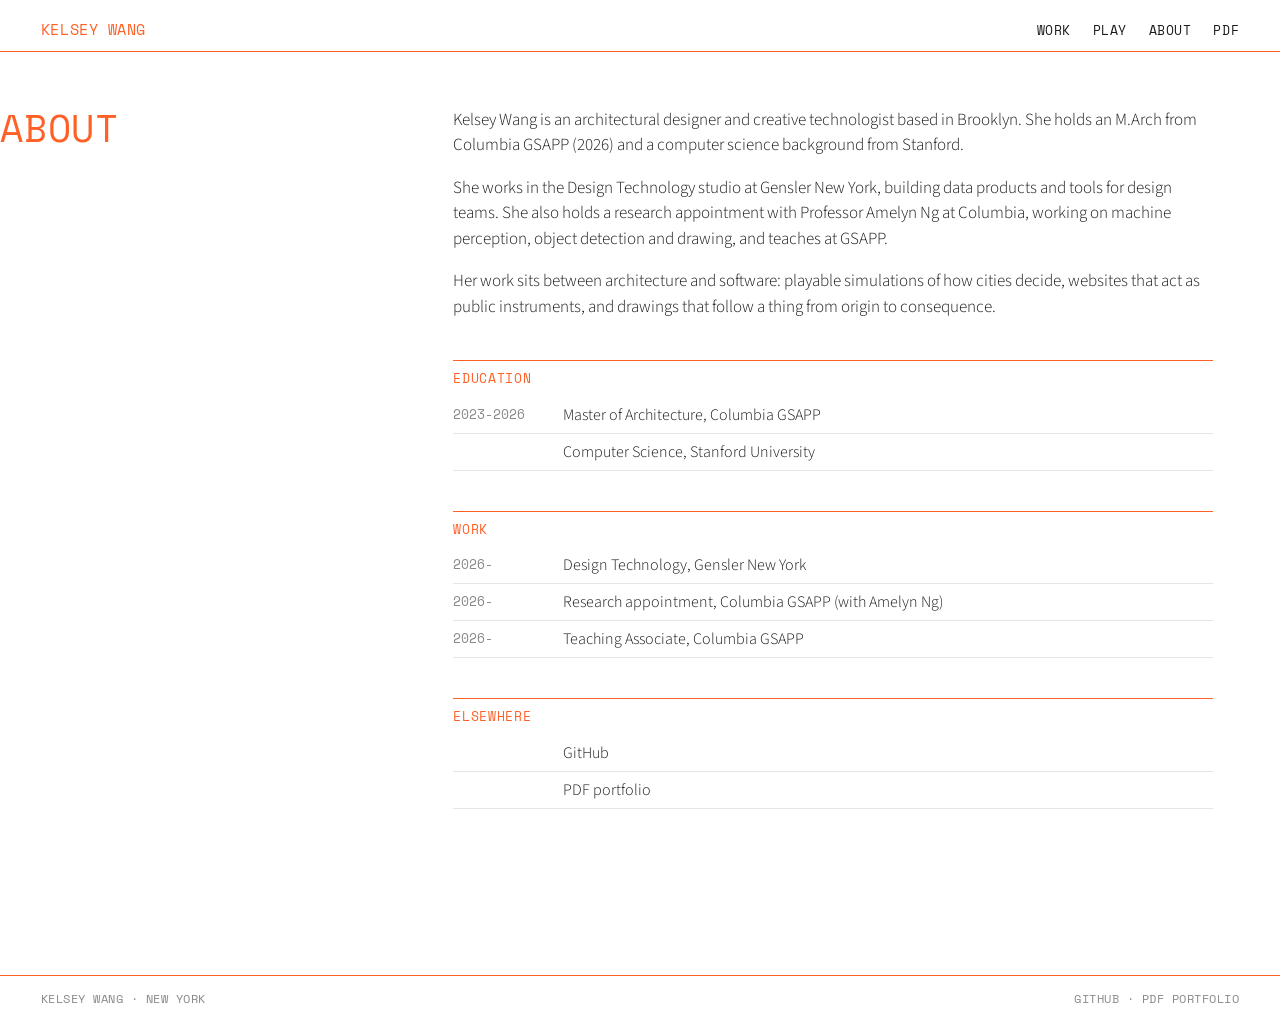
==== about.html @ bfa8a885 "New portfolio site; flipbook moved to /book Co-Authored-By: Claude Opus 5.5 <noreply@anthropic.com> " ====
<!DOCTYPE html>
<html lang="en">
<head>
<meta charset="utf-8">
<meta name="viewport" content="width=device-width, initial-scale=1">
<title>About · Kelsey Wang</title>
<meta name="description" content="Architectural designer and technologist in New York. I build games, tools and drawings that make hidden systems legible.">
<meta property="og:title" content="About · Kelsey Wang">
<meta property="og:description" content="Architectural designer and technologist in New York. I build games, tools and drawings that make hidden systems legible.">
<link rel="preconnect" href="https://fonts.googleapis.com"><link rel="preconnect" href="https://fonts.gstatic.com" crossorigin>
<link href="https://fonts.googleapis.com/css2?family=Source+Sans+3:wght@300;400;600&family=Space+Mono:wght@400;700&display=swap" rel="stylesheet">
<link rel="stylesheet" href="style.css">
</head>
<body class="">
<header class="top">
  <a class="name" href="index.html">KELSEY WANG</a>
  <nav><a href="index.html#studio">Work</a><a href="index.html#play">Play</a><a href="about.html">About</a><a href="book/">PDF</a></nav>
</header>
<main class="about"><div class="side"><h1>ABOUT</h1></div><div class="body"><p>Kelsey Wang is an architectural designer and creative technologist based in Brooklyn. She holds an M.Arch from Columbia GSAPP (2026) and a computer science background from Stanford.</p><p>She works in the Design Technology studio at Gensler New York, building data products and tools for design teams. She also holds a research appointment with Professor Amelyn Ng at Columbia, working on machine perception, object detection and drawing, and teaches at GSAPP.</p><p>Her work sits between architecture and software: playable simulations of how cities decide, websites that act as public instruments, and drawings that follow a thing from origin to consequence.</p><h2>Education</h2><ul><li><span>2023-2026</span>Master of Architecture, Columbia GSAPP</li><li><span></span>Computer Science, Stanford University</li></ul><h2>Work</h2><ul><li><span>2026-</span>Design Technology, Gensler New York</li><li><span>2026-</span>Research appointment, Columbia GSAPP (with Amelyn Ng)</li><li><span>2026-</span>Teaching Associate, Columbia GSAPP</li></ul>
    <h2>Elsewhere</h2><ul><li><span></span><a href="https://github.com/kelseydoubleu">GitHub</a></li><li><span></span><a href="book/">PDF portfolio</a></li></ul></div></main>
<footer><span>KELSEY WANG · New York</span><span><a href="https://github.com/kelseydoubleu">GitHub</a> · <a href="book/">PDF portfolio</a></span></footer>
<div class="lb" id="lb" hidden><img alt=""><button aria-label="Close">×</button></div>
<script>
const lb=document.getElementById('lb'),li=lb.querySelector('img');
document.querySelectorAll('figure img').forEach(i=>i.addEventListener('click',()=>{li.src=i.src;lb.hidden=false;}));
lb.addEventListener('click',()=>lb.hidden=true);
addEventListener('keydown',e=>{if(e.key==='Escape')lb.hidden=true;});
</script>
</body>
</html>
---- style.css ----
:root {
  --orange: #ff6026;
  --ink: #1c1c1c;
  --mute: #8a8a8a;
  --line: #e6e6e6;
  --mono: "Andale Mono", AndaleMono, "Space Mono", ui-monospace, Menlo, monospace;
  --sans: "Source Sans 3", "Source Sans Pro", "Helvetica Neue", Helvetica, Arial, sans-serif;
  --pad: clamp(18px, 3.2vw, 44px);
}
* { box-sizing: border-box; }
html { -webkit-text-size-adjust: 100%; }
body { margin: 0; background: #fff; color: var(--ink); font-family: var(--sans); font-weight: 300; font-size: 17px; line-height: 1.5; -webkit-font-smoothing: antialiased; }
a { color: inherit; text-decoration: none; }
img { display: block; max-width: 100%; height: auto; }

/* header: echoes the PDF's orange rule + mono running head */
.top { position: sticky; top: 0; z-index: 10; display: flex; justify-content: space-between; align-items: baseline; gap: 20px; padding: 18px var(--pad) 10px; background: rgba(255,255,255,.94); backdrop-filter: blur(6px); border-bottom: 1px solid var(--orange); font-family: var(--mono); font-size: 13px; letter-spacing: .04em; text-transform: uppercase; }
.top .name { color: var(--orange); font-size: 15px; }
.top nav { display: flex; gap: 22px; }
.top nav a:hover { color: var(--orange); }

main { padding: 0 var(--pad); }
footer { display: flex; justify-content: space-between; gap: 20px; flex-wrap: wrap; margin-top: 120px; padding: 14px var(--pad) 26px; border-top: 1px solid var(--orange); font-family: var(--mono); font-size: 12px; text-transform: uppercase; letter-spacing: .04em; color: var(--mute); }
footer a:hover { color: var(--orange); }

/* ---------- index ---------- */
.intro { padding: 70px 0 40px; max-width: 900px; }
.lede { font-size: clamp(24px, 3vw, 36px); line-height: 1.2; font-weight: 300; margin: 0; }
.group { margin-top: 40px; }
.group h2 { display: flex; justify-content: space-between; font-family: var(--mono); font-weight: 400; font-size: 13px; letter-spacing: .05em; text-transform: uppercase; color: var(--orange); border-top: 1px solid var(--orange); padding-top: 8px; margin: 0 0 22px; }
.group h2 .ct { color: var(--mute); }
.grid { display: grid; grid-template-columns: repeat(3, 1fr); gap: 44px 28px; }
.g-research { grid-template-columns: repeat(2, 1fr); }
.g-play { grid-template-columns: repeat(4, 1fr); }
.tile .ph { aspect-ratio: 4 / 3; overflow: hidden; background: #f4f4f4; }
.tile .ph img { width: 100%; height: 100%; object-fit: cover; transition: transform .5s ease; }
.tile:hover .ph img { transform: scale(1.03); }
.tile .ph.type { display: flex; align-items: center; justify-content: center; background: #fff; border: 1px solid var(--line); }
.tile .ph.type span { font-family: var(--mono); font-size: 22px; color: var(--orange); letter-spacing: .04em; text-align: center; padding: 20px; }
.g-research .tile .ph { aspect-ratio: 16 / 9; }
.tile .cap { padding-top: 12px; }
.tile h3 { margin: 0; font-family: var(--mono); font-weight: 400; font-size: 15px; letter-spacing: .04em; }
.tile:hover h3 { color: var(--orange); }
.tile .m { margin: 3px 0 4px; font-family: var(--mono); font-size: 11.5px; color: var(--orange); text-transform: uppercase; letter-spacing: .03em; }
.tile p { margin: 0; font-size: 15.5px; line-height: 1.4; }

/* ---------- project ---------- */
.phead, .about { display: grid; grid-template-columns: minmax(220px, 1fr) 2fr; gap: 40px; padding: 56px 0 46px; }
.side h1 { font-family: var(--mono); font-weight: 400; color: var(--orange); font-size: clamp(26px, 3vw, 40px); line-height: 1.05; letter-spacing: .02em; margin: 0 0 24px; }
.side dl { margin: 0 0 22px; font-size: 14.5px; line-height: 1.35; }
.side dt { font-family: var(--mono); font-size: 11.5px; letter-spacing: .05em; color: var(--orange); text-transform: uppercase; margin-top: 12px; }
.side dd { margin: 2px 0 0; }
.cta { display: inline-block; margin: 0 8px 8px 0; font-family: var(--mono); font-size: 13px; letter-spacing: .03em; text-transform: uppercase; background: var(--orange); color: #fff; padding: 9px 14px 8px; border-radius: 2px; }
.cta:hover { background: var(--ink); }
.body { max-width: 760px; }
.body .sum { font-size: clamp(21px, 2.2vw, 27px); line-height: 1.25; margin-top: 0; }
.body p { margin: 0 0 1em; }
.hero img { width: 100%; max-height: 86vh; object-fit: contain; background: #fff; }
.chapter { margin-top: 90px; }
.chapter .txt { display: grid; grid-template-columns: minmax(220px, 1fr) 2fr; gap: 40px; margin-bottom: 26px; }
.chapter .txt h2 { grid-column: 1; font-family: var(--mono); font-weight: 400; font-size: 13px; letter-spacing: .05em; text-transform: uppercase; color: var(--orange); margin: 4px 0 0; border-top: 1px solid var(--orange); padding-top: 8px; }
.chapter .txt p { grid-column: 2; max-width: 760px; margin: 0 0 1em; }
.chapter .txt h2 + p { margin-top: 0; }
.figs { display: grid; grid-template-columns: repeat(2, 1fr); gap: 22px; align-items: start; }
.figs .f.wide { grid-column: 1 / -1; }
.figs .f.tall { grid-column: span 1; }
figure { margin: 0; }
figure img { width: 100%; cursor: zoom-in; }
.pn { display: flex; justify-content: space-between; gap: 14px; margin-top: 110px; padding-top: 10px; border-top: 1px solid var(--line); font-family: var(--mono); font-size: 12.5px; text-transform: uppercase; letter-spacing: .03em; }
.pn a:hover { color: var(--orange); }

/* ---------- about ---------- */
.about .body h2 { font-family: var(--mono); font-weight: 400; font-size: 13px; letter-spacing: .05em; text-transform: uppercase; color: var(--orange); margin: 40px 0 8px; border-top: 1px solid var(--orange); padding-top: 8px; }
.about ul { list-style: none; margin: 0; padding: 0; }
.about li { display: grid; grid-template-columns: 110px 1fr; padding: 6px 0; border-bottom: 1px solid var(--line); font-size: 16px; }
.about li span { font-family: var(--mono); font-size: 12.5px; color: var(--mute); padding-top: 3px; }
.about li a:hover { color: var(--orange); }

/* lightbox */
.lb { position: fixed; inset: 0; z-index: 50; background: rgba(255,255,255,.97); display: flex; align-items: center; justify-content: center; padding: 30px; cursor: zoom-out; }
.lb[hidden] { display: none; }
.lb img { max-width: 100%; max-height: 100%; object-fit: contain; }
.lb button { position: absolute; top: 14px; right: 20px; border: 0; background: none; font-size: 30px; color: var(--orange); cursor: pointer; }

@media (max-width: 1000px) {
  .grid { grid-template-columns: repeat(2, 1fr); }
  .g-play { grid-template-columns: repeat(2, 1fr); }
}
@media (max-width: 700px) {
  body { font-size: 16px; }
  .top { flex-direction: column; gap: 6px; }
  .top nav { gap: 16px; }
  .grid, .g-research, .g-play { grid-template-columns: 1fr; gap: 34px; }
  .phead, .about, .chapter .txt { grid-template-columns: 1fr; gap: 14px; }
  .chapter .txt h2, .chapter .txt p { grid-column: 1; }
  .figs { grid-template-columns: 1fr; }
  .chapter { margin-top: 60px; }
  .pn { flex-direction: column; }
}
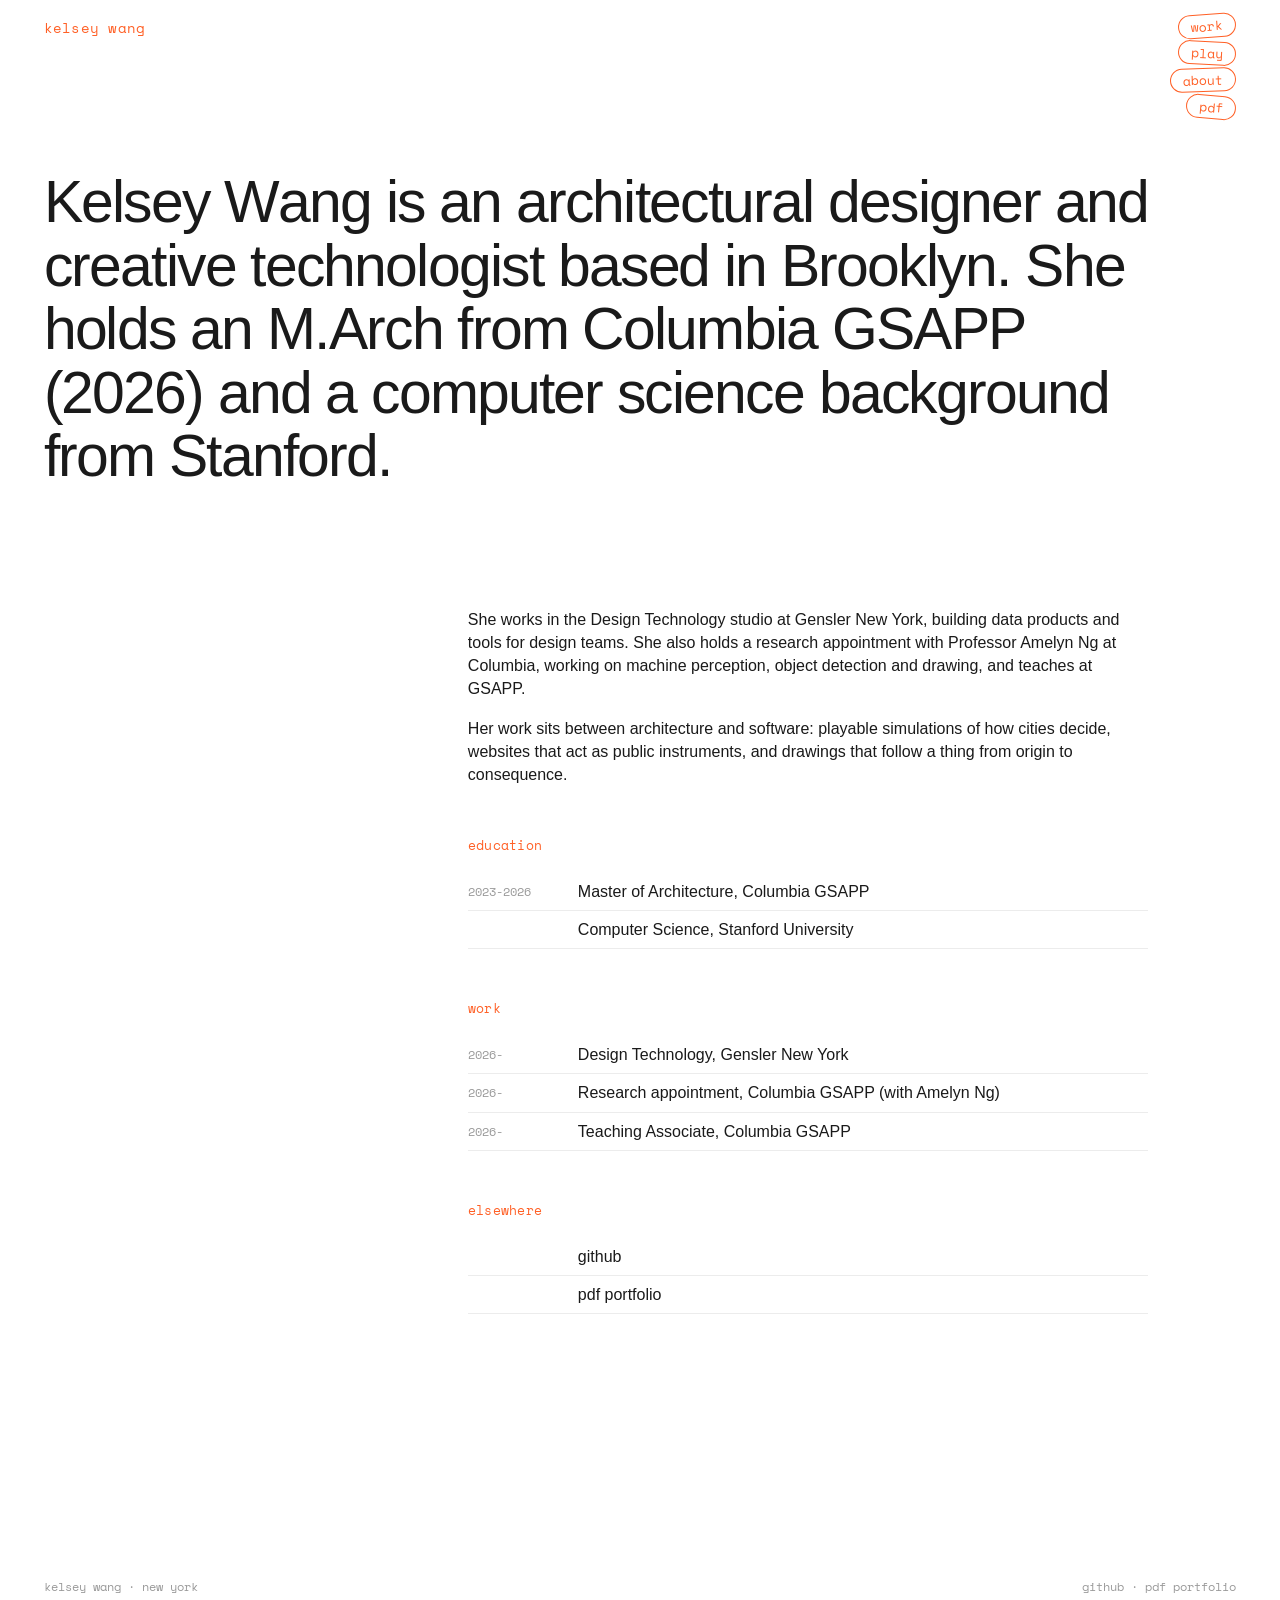
==== commit 240ba979: "Whacky site: physics pile, axon view, index, scatter type, bounding-box cursor Co-Authored-By: Claud" ====
--- a/about.html
+++ b/about.html
@@ -7,24 +7,20 @@
 <meta name="description" content="Architectural designer and technologist in New York. I build games, tools and drawings that make hidden systems legible.">
 <meta property="og:title" content="About · Kelsey Wang">
 <meta property="og:description" content="Architectural designer and technologist in New York. I build games, tools and drawings that make hidden systems legible.">
+<link rel="icon" href="data:image/svg+xml,<svg xmlns='http://www.w3.org/2000/svg' viewBox='0 0 16 16'><rect x='2' y='2' width='12' height='12' fill='none' stroke='%23ff6026' stroke-width='2'/></svg>">
 <link rel="preconnect" href="https://fonts.googleapis.com"><link rel="preconnect" href="https://fonts.gstatic.com" crossorigin>
-<link href="https://fonts.googleapis.com/css2?family=Source+Sans+3:wght@300;400;600&family=Space+Mono:wght@400;700&display=swap" rel="stylesheet">
+<link href="https://fonts.googleapis.com/css2?family=Space+Mono:wght@400;700&display=swap" rel="stylesheet">
 <link rel="stylesheet" href="style.css">
 </head>
-<body class="">
-<header class="top">
-  <a class="name" href="index.html">KELSEY WANG</a>
-  <nav><a href="index.html#studio">Work</a><a href="index.html#play">Play</a><a href="about.html">About</a><a href="book/">PDF</a></nav>
-</header>
-<main class="about"><div class="side"><h1>ABOUT</h1></div><div class="body"><p>Kelsey Wang is an architectural designer and creative technologist based in Brooklyn. She holds an M.Arch from Columbia GSAPP (2026) and a computer science background from Stanford.</p><p>She works in the Design Technology studio at Gensler New York, building data products and tools for design teams. She also holds a research appointment with Professor Amelyn Ng at Columbia, working on machine perception, object detection and drawing, and teaches at GSAPP.</p><p>Her work sits between architecture and software: playable simulations of how cities decide, websites that act as public instruments, and drawings that follow a thing from origin to consequence.</p><h2>Education</h2><ul><li><span>2023-2026</span>Master of Architecture, Columbia GSAPP</li><li><span></span>Computer Science, Stanford University</li></ul><h2>Work</h2><ul><li><span>2026-</span>Design Technology, Gensler New York</li><li><span>2026-</span>Research appointment, Columbia GSAPP (with Amelyn Ng)</li><li><span>2026-</span>Teaching Associate, Columbia GSAPP</li></ul>
-    <h2>Elsewhere</h2><ul><li><span></span><a href="https://github.com/kelseydoubleu">GitHub</a></li><li><span></span><a href="book/">PDF portfolio</a></li></ul></div></main>
-<footer><span>KELSEY WANG · New York</span><span><a href="https://github.com/kelseydoubleu">GitHub</a> · <a href="book/">PDF portfolio</a></span></footer>
+<body class="aboutp">
+<a class="logo" href="index.html" aria-label="Home"><span data-scatter>kelsey wang</span></a>
+<nav class="tags" aria-label="Main"><a href="index.html" style="--r:-4deg">work</a><a href="index.html#play" style="--r:3deg">play</a><a href="about.html" style="--r:-2deg">about</a><a href="book/" style="--r:5deg">pdf</a></nav>
+<main class="about">
+<p class="intro" data-scatter>Kelsey Wang is an architectural designer and creative technologist based in Brooklyn. She holds an M.Arch from Columbia GSAPP (2026) and a computer science background from Stanford.</p>
+<div class="cols"><div></div><div class="body"><p>She works in the Design Technology studio at Gensler New York, building data products and tools for design teams. She also holds a research appointment with Professor Amelyn Ng at Columbia, working on machine perception, object detection and drawing, and teaches at GSAPP.</p><p>Her work sits between architecture and software: playable simulations of how cities decide, websites that act as public instruments, and drawings that follow a thing from origin to consequence.</p><h2 class="label">education</h2><ul><li><span>2023-2026</span>Master of Architecture, Columbia GSAPP</li><li><span></span>Computer Science, Stanford University</li></ul><h2 class="label">work</h2><ul><li><span>2026-</span>Design Technology, Gensler New York</li><li><span>2026-</span>Research appointment, Columbia GSAPP (with Amelyn Ng)</li><li><span>2026-</span>Teaching Associate, Columbia GSAPP</li></ul>
+<h2 class="label">elsewhere</h2><ul><li><span></span><a href="https://github.com/kelseydoubleu">github</a></li><li><span></span><a href="book/">pdf portfolio</a></li></ul></div></div></main>
+<footer><span>kelsey wang · new york</span><span><a href="https://github.com/kelseydoubleu">github</a> · <a href="book/">pdf portfolio</a></span></footer>
 <div class="lb" id="lb" hidden><img alt=""><button aria-label="Close">×</button></div>
-<script>
-const lb=document.getElementById('lb'),li=lb.querySelector('img');
-document.querySelectorAll('figure img').forEach(i=>i.addEventListener('click',()=>{li.src=i.src;lb.hidden=false;}));
-lb.addEventListener('click',()=>lb.hidden=true);
-addEventListener('keydown',e=>{if(e.key==='Escape')lb.hidden=true;});
-</script>
+<script src="fun.js"></script>
 </body>
 </html>
--- a/style.css
+++ b/style.css
@@ -1,99 +1,158 @@
 :root {
-  --orange: #ff6026;
-  --ink: #1c1c1c;
-  --mute: #8a8a8a;
-  --line: #e6e6e6;
+  --o: #ff6026;
+  --ink: #1a1a1a;
+  --mute: #9a9a9a;
+  --line: #ececec;
   --mono: "Andale Mono", AndaleMono, "Space Mono", ui-monospace, Menlo, monospace;
-  --sans: "Source Sans 3", "Source Sans Pro", "Helvetica Neue", Helvetica, Arial, sans-serif;
-  --pad: clamp(18px, 3.2vw, 44px);
+  --sans: "Helvetica Neue", Helvetica, Arial, sans-serif;
+  --pad: clamp(18px, 3.4vw, 52px);
 }
 * { box-sizing: border-box; }
 html { -webkit-text-size-adjust: 100%; }
-body { margin: 0; background: #fff; color: var(--ink); font-family: var(--sans); font-weight: 300; font-size: 17px; line-height: 1.5; -webkit-font-smoothing: antialiased; }
+body { margin: 0; background: #fff; color: var(--ink); font-family: var(--sans); font-size: 16px; line-height: 1.45; -webkit-font-smoothing: antialiased; overflow-x: hidden; }
 a { color: inherit; text-decoration: none; }
 img { display: block; max-width: 100%; height: auto; }
+::selection { background: var(--o); color: #fff; }
 
-/* header: echoes the PDF's orange rule + mono running head */
-.top { position: sticky; top: 0; z-index: 10; display: flex; justify-content: space-between; align-items: baseline; gap: 20px; padding: 18px var(--pad) 10px; background: rgba(255,255,255,.94); backdrop-filter: blur(6px); border-bottom: 1px solid var(--orange); font-family: var(--mono); font-size: 13px; letter-spacing: .04em; text-transform: uppercase; }
-.top .name { color: var(--orange); font-size: 15px; }
-.top nav { display: flex; gap: 22px; }
-.top nav a:hover { color: var(--orange); }
+/* ---------- chrome ---------- */
+.logo { position: fixed; top: 18px; left: var(--pad); z-index: 30; font-family: var(--mono); font-size: 14px; color: var(--o); letter-spacing: .02em; }
+.tags { position: fixed; top: 14px; right: var(--pad); z-index: 30; display: flex; flex-direction: column; align-items: flex-end; gap: 3px; }
+.tags a { font-family: var(--mono); font-size: 13px; background: #fff; border: 1.2px solid var(--o); color: var(--o); padding: 2px 12px 1px; border-radius: 20px; transform: rotate(var(--r)); transition: transform .25s cubic-bezier(.3, 1.6, .5, 1), background .15s, color .15s; }
+.tags a:hover { transform: rotate(0deg) scale(1.08) translateX(-6px); background: var(--o); color: #fff; }
+footer { display: flex; justify-content: space-between; gap: 20px; flex-wrap: wrap; margin-top: 200px; padding: 14px var(--pad) 28px; font-family: var(--mono); font-size: 12px; color: var(--mute); }
+footer a:hover { color: var(--o); }
+.label { font-family: var(--mono); font-weight: 400; font-size: 13px; letter-spacing: .02em; color: var(--o); margin: 0 0 18px; }
+.label span { color: var(--mute); }
 
+/* scatter letters */
+[data-scatter] .ch { display: inline-block; will-change: transform; transition: color .2s; white-space: pre; }
+[data-scatter] .w { display: inline-block; white-space: nowrap; }
+[data-explode] { cursor: pointer; user-select: none; }
+
+/* ---------- home ---------- */
 main { padding: 0 var(--pad); }
-footer { display: flex; justify-content: space-between; gap: 20px; flex-wrap: wrap; margin-top: 120px; padding: 14px var(--pad) 26px; border-top: 1px solid var(--orange); font-family: var(--mono); font-size: 12px; text-transform: uppercase; letter-spacing: .04em; color: var(--mute); }
-footer a:hover { color: var(--orange); }
+.hero { min-height: 74vh; display: flex; flex-direction: column; justify-content: center; align-items: center; text-align: center; padding-top: 80px; }
+.big { margin: 0; font-family: var(--sans); font-weight: 400; font-size: clamp(56px, 13.5vw, 230px); letter-spacing: -.045em; line-height: .9; color: var(--o); }
+.lede { max-width: 520px; margin: 34px auto 0; font-size: 17px; line-height: 1.4; color: var(--ink); }
 
-/* ---------- index ---------- */
-.intro { padding: 70px 0 40px; max-width: 900px; }
-.lede { font-size: clamp(24px, 3vw, 36px); line-height: 1.2; font-weight: 300; margin: 0; }
-.group { margin-top: 40px; }
-.group h2 { display: flex; justify-content: space-between; font-family: var(--mono); font-weight: 400; font-size: 13px; letter-spacing: .05em; text-transform: uppercase; color: var(--orange); border-top: 1px solid var(--orange); padding-top: 8px; margin: 0 0 22px; }
-.group h2 .ct { color: var(--mute); }
-.grid { display: grid; grid-template-columns: repeat(3, 1fr); gap: 44px 28px; }
-.g-research { grid-template-columns: repeat(2, 1fr); }
-.g-play { grid-template-columns: repeat(4, 1fr); }
-.tile .ph { aspect-ratio: 4 / 3; overflow: hidden; background: #f4f4f4; }
-.tile .ph img { width: 100%; height: 100%; object-fit: cover; transition: transform .5s ease; }
-.tile:hover .ph img { transform: scale(1.03); }
-.tile .ph.type { display: flex; align-items: center; justify-content: center; background: #fff; border: 1px solid var(--line); }
-.tile .ph.type span { font-family: var(--mono); font-size: 22px; color: var(--orange); letter-spacing: .04em; text-align: center; padding: 20px; }
-.g-research .tile .ph { aspect-ratio: 16 / 9; }
-.tile .cap { padding-top: 12px; }
-.tile h3 { margin: 0; font-family: var(--mono); font-weight: 400; font-size: 15px; letter-spacing: .04em; }
-.tile:hover h3 { color: var(--orange); }
-.tile .m { margin: 3px 0 4px; font-family: var(--mono); font-size: 11.5px; color: var(--orange); text-transform: uppercase; letter-spacing: .03em; }
-.tile p { margin: 0; font-size: 15.5px; line-height: 1.4; }
+.modes { display: flex; gap: 6px; align-items: center; justify-content: center; margin: 40px 0 0; }
+.modes button { font-family: var(--mono); font-size: 13px; background: #fff; color: var(--ink); border: 1.2px solid var(--ink); border-radius: 20px; padding: 4px 14px 3px; cursor: pointer; transition: all .15s; }
+.modes button:hover { border-color: var(--o); color: var(--o); }
+.modes button.on { background: var(--o); border-color: var(--o); color: #fff; }
+.modes .hint { font-family: var(--mono); font-size: 11.5px; color: var(--mute); margin-left: 10px; min-width: 230px; }
+
+.stage { position: relative; height: max(88vh, 680px); margin: 18px calc(var(--pad) * -1) 0; }
+.view { position: absolute; inset: 0; opacity: 0; pointer-events: none; transition: opacity .35s; }
+.view.on { opacity: 1; pointer-events: auto; }
+
+/* pile */
+.pile { overflow: hidden; touch-action: pan-y; }
+.card { position: absolute; left: 0; top: 0; background: #fff; cursor: grab; user-select: none; -webkit-user-drag: none; will-change: transform; }
+.card img { width: 100%; height: 100%; object-fit: cover; pointer-events: none; }
+.card.grab { cursor: grabbing; }
+.card .cap { position: absolute; left: 0; top: 100%; margin-top: 4px; font-family: var(--mono); font-size: 11px; white-space: nowrap; color: var(--ink); opacity: 0; transition: opacity .15s; }
+.card:hover .cap { opacity: 1; }
+.card.note { display: flex; align-items: center; justify-content: center; text-align: center; font-family: var(--mono); font-size: 13px; color: var(--o); border: 1.2px solid var(--o); border-radius: 999px; padding: 0 16px; }
+.card.note.sq { border-radius: 0; background: var(--o); color: #fff; }
+
+/* axon */
+.axon { display: flex; align-items: center; justify-content: center; overflow: hidden; }
+.iso { position: relative; transform-origin: center; }
+.cube { position: absolute; left: 0; top: 0; width: 0; height: 0; cursor: pointer; transition: transform .35s cubic-bezier(.3, 1.6, .5, 1); }
+.cube:hover { transform: translateY(-26px); }
+.cube .f { position: absolute; left: 0; top: 0; transform-origin: 0 0; background-size: cover; background-position: center; background-color: #f4f4f4; box-shadow: inset 0 0 0 .6px rgba(0, 0, 0, .18); }
+.cube .s::after, .cube .e::after { content: ""; position: absolute; inset: 0; background: #000; opacity: .08; }
+.cube .e::after { opacity: .2; }
+.cube:hover .top { box-shadow: inset 0 0 0 2px var(--o); }
+
+/* index */
+.index { overflow: auto; padding: 10px var(--pad) 0; }
+.rows { max-width: 1100px; margin: 0 auto; border-top: 1px solid var(--ink); }
+.row { display: grid; grid-template-columns: 50px 1fr 120px 130px 60px; gap: 12px; padding: 10px 0 9px; border-bottom: 1px solid var(--line); font-size: 17px; align-items: baseline; transition: padding .2s, color .15s; }
+.row .n, .row .c, .row .s, .row .y { font-family: var(--mono); font-size: 12px; color: var(--mute); }
+.row .y { text-align: right; }
+.row:hover { color: var(--o); padding-left: 14px; }
+.row:hover .n { color: var(--o); }
+.peek { position: fixed; left: 0; top: 0; width: 300px; pointer-events: none; z-index: 20; opacity: 0; transition: opacity .15s; box-shadow: 0 0 0 1px rgba(0, 0, 0, .06); }
+.peek.on { opacity: 1; }
+
+/* play blocks (are.na) */
+.play { margin-top: 140px; }
+.blocks { display: grid; grid-template-columns: repeat(4, 1fr); gap: 54px 40px; }
+.block { display: block; transition: transform .3s cubic-bezier(.3, 1.6, .5, 1); }
+.block:hover { transform: rotate(var(--r)) translateY(-6px); }
+.block .ph { aspect-ratio: 1; display: flex; align-items: center; justify-content: center; border: 1px solid var(--line); padding: 18px; background: #fff; }
+.block .ph img { max-height: 100%; object-fit: contain; }
+.block b { display: block; font-weight: 400; font-family: var(--mono); font-size: 13px; margin-top: 10px; color: var(--o); }
+.block small { display: block; font-size: 13px; color: var(--mute); margin-top: 2px; line-height: 1.35; }
 
 /* ---------- project ---------- */
-.phead, .about { display: grid; grid-template-columns: minmax(220px, 1fr) 2fr; gap: 40px; padding: 56px 0 46px; }
-.side h1 { font-family: var(--mono); font-weight: 400; color: var(--orange); font-size: clamp(26px, 3vw, 40px); line-height: 1.05; letter-spacing: .02em; margin: 0 0 24px; }
-.side dl { margin: 0 0 22px; font-size: 14.5px; line-height: 1.35; }
-.side dt { font-family: var(--mono); font-size: 11.5px; letter-spacing: .05em; color: var(--orange); text-transform: uppercase; margin-top: 12px; }
-.side dd { margin: 2px 0 0; }
-.cta { display: inline-block; margin: 0 8px 8px 0; font-family: var(--mono); font-size: 13px; letter-spacing: .03em; text-transform: uppercase; background: var(--orange); color: #fff; padding: 9px 14px 8px; border-radius: 2px; }
-.cta:hover { background: var(--ink); }
-.body { max-width: 760px; }
-.body .sum { font-size: clamp(21px, 2.2vw, 27px); line-height: 1.25; margin-top: 0; }
+.phead { padding-top: 170px; }
+.ptitle { margin: 0 0 70px; font-weight: 400; font-size: clamp(44px, 9vw, 150px); letter-spacing: -.045em; line-height: .92; color: var(--o); }
+.cols { display: grid; grid-template-columns: minmax(200px, 1fr) 2fr; gap: 40px; }
+dl { margin: 0; font-size: 14px; line-height: 1.35; }
+dt { font-family: var(--mono); font-size: 11.5px; color: var(--o); margin-top: 14px; }
+dt:first-child { margin-top: 0; }
+dd { margin: 2px 0 0; }
+.body { max-width: 680px; }
+.body .sum { font-size: clamp(22px, 2.4vw, 30px); line-height: 1.2; margin: 0 0 22px; letter-spacing: -.01em; }
 .body p { margin: 0 0 1em; }
-.hero img { width: 100%; max-height: 86vh; object-fit: contain; background: #fff; }
-.chapter { margin-top: 90px; }
-.chapter .txt { display: grid; grid-template-columns: minmax(220px, 1fr) 2fr; gap: 40px; margin-bottom: 26px; }
-.chapter .txt h2 { grid-column: 1; font-family: var(--mono); font-weight: 400; font-size: 13px; letter-spacing: .05em; text-transform: uppercase; color: var(--orange); margin: 4px 0 0; border-top: 1px solid var(--orange); padding-top: 8px; }
-.chapter .txt p { grid-column: 2; max-width: 760px; margin: 0 0 1em; }
-.chapter .txt h2 + p { margin-top: 0; }
-.figs { display: grid; grid-template-columns: repeat(2, 1fr); gap: 22px; align-items: start; }
+.ctas { margin-top: 26px; display: flex; flex-wrap: wrap; gap: 8px; }
+.cta { font-family: var(--mono); font-size: 13px; background: var(--o); color: #fff; padding: 6px 14px 5px; border-radius: 20px; transition: transform .25s cubic-bezier(.3, 1.6, .5, 1); display: inline-block; }
+.cta:hover { transform: rotate(-4deg) scale(1.08); }
+.hero-img { margin: 110px 0 0; }
+.hero-img img { width: 100%; max-height: 90vh; object-fit: contain; }
+.chapter { margin-top: 150px; }
+.chapter .txt { display: grid; grid-template-columns: minmax(200px, 1fr) 2fr; gap: 40px; margin-bottom: 34px; }
+.chapter .txt .label { grid-column: 1; margin: 3px 0 0; }
+.chapter .txt p { grid-column: 2; max-width: 680px; margin: 0 0 1em; }
+.chapter .txt .label + p { margin-top: 0; }
+.figs { display: grid; grid-template-columns: repeat(2, 1fr); gap: 40px; align-items: start; }
 .figs .f.wide { grid-column: 1 / -1; }
-.figs .f.tall { grid-column: span 1; }
-figure { margin: 0; }
+figure { margin: 0; opacity: 0; transform: translateY(40px) rotate(var(--rot, 0deg)); transition: opacity .7s ease var(--d), transform .9s cubic-bezier(.2, .9, .3, 1.15) var(--d); }
+figure.in { opacity: 1; transform: none; }
 figure img { width: 100%; cursor: zoom-in; }
-.pn { display: flex; justify-content: space-between; gap: 14px; margin-top: 110px; padding-top: 10px; border-top: 1px solid var(--line); font-family: var(--mono); font-size: 12.5px; text-transform: uppercase; letter-spacing: .03em; }
-.pn a:hover { color: var(--orange); }
+.pn { display: flex; justify-content: space-between; gap: 14px; margin-top: 200px; font-family: var(--mono); font-size: 13px; }
+.pn a:hover { color: var(--o); }
 
 /* ---------- about ---------- */
-.about .body h2 { font-family: var(--mono); font-weight: 400; font-size: 13px; letter-spacing: .05em; text-transform: uppercase; color: var(--orange); margin: 40px 0 8px; border-top: 1px solid var(--orange); padding-top: 8px; }
-.about ul { list-style: none; margin: 0; padding: 0; }
-.about li { display: grid; grid-template-columns: 110px 1fr; padding: 6px 0; border-bottom: 1px solid var(--line); font-size: 16px; }
-.about li span { font-family: var(--mono); font-size: 12.5px; color: var(--mute); padding-top: 3px; }
-.about li a:hover { color: var(--orange); }
+.aboutp main { padding-top: 170px; }
+.intro { font-size: clamp(30px, 4.6vw, 64px); line-height: 1.08; letter-spacing: -.03em; max-width: 1150px; margin: 0 0 120px; }
+.about ul { list-style: none; margin: 0 0 50px; padding: 0; }
+.about li { display: grid; grid-template-columns: 110px 1fr; padding: 7px 0; border-bottom: 1px solid var(--line); }
+.about li span { font-family: var(--mono); font-size: 12px; color: var(--mute); padding-top: 3px; }
+.about li a:hover { color: var(--o); }
+.about .body .label { margin-top: 50px; }
+
+/* ---------- bounding-box cursor ---------- */
+.bbox { position: fixed; left: 0; top: 0; z-index: 60; pointer-events: none; border: 1.5px solid var(--o); opacity: 0; transition: transform .16s cubic-bezier(.2, .8, .2, 1), width .16s cubic-bezier(.2, .8, .2, 1), height .16s cubic-bezier(.2, .8, .2, 1), opacity .2s; }
+.bbox.on { opacity: 1; }
+.bbox i { position: absolute; left: -1.5px; bottom: 100%; background: var(--o); color: #fff; font: 11px/1.4 var(--mono); font-style: normal; padding: 0 5px; white-space: nowrap; }
+.bbox.below i { bottom: auto; top: 100%; }
 
 /* lightbox */
-.lb { position: fixed; inset: 0; z-index: 50; background: rgba(255,255,255,.97); display: flex; align-items: center; justify-content: center; padding: 30px; cursor: zoom-out; }
+.lb { position: fixed; inset: 0; z-index: 70; background: rgba(255, 255, 255, .97); display: flex; align-items: center; justify-content: center; padding: 30px; cursor: zoom-out; }
 .lb[hidden] { display: none; }
 .lb img { max-width: 100%; max-height: 100%; object-fit: contain; }
-.lb button { position: absolute; top: 14px; right: 20px; border: 0; background: none; font-size: 30px; color: var(--orange); cursor: pointer; }
+.lb button { position: absolute; top: 14px; right: 20px; border: 0; background: none; font-size: 30px; color: var(--o); cursor: pointer; }
 
-@media (max-width: 1000px) {
-  .grid { grid-template-columns: repeat(2, 1fr); }
-  .g-play { grid-template-columns: repeat(2, 1fr); }
+@media (max-width: 900px) {
+  .blocks { grid-template-columns: repeat(2, 1fr); }
+  .row { grid-template-columns: 34px 1fr 60px; }
+  .row .c, .row .s { display: none; }
 }
 @media (max-width: 700px) {
-  body { font-size: 16px; }
-  .top { flex-direction: column; gap: 6px; }
-  .top nav { gap: 16px; }
-  .grid, .g-research, .g-play { grid-template-columns: 1fr; gap: 34px; }
-  .phead, .about, .chapter .txt { grid-template-columns: 1fr; gap: 14px; }
-  .chapter .txt h2, .chapter .txt p { grid-column: 1; }
+  .tags { flex-direction: row; gap: 4px; left: var(--pad); right: auto; flex-wrap: wrap; }
+  .tags a { font-size: 11px; padding: 1px 8px; }
+  .logo { top: 54px; }
+  .cols, .chapter .txt { grid-template-columns: 1fr; gap: 18px; }
+  .chapter .txt .label, .chapter .txt p { grid-column: 1; }
   .figs { grid-template-columns: 1fr; }
-  .chapter { margin-top: 60px; }
-  .pn { flex-direction: column; }
+  .modes .hint { display: none; }
+  .phead { padding-top: 120px; }
+  .blocks { gap: 40px 20px; }
 }
+@media (prefers-reduced-motion: reduce) {
+  * { transition: none !important; animation: none !important; }
+  figure { opacity: 1; transform: none; }
+}
